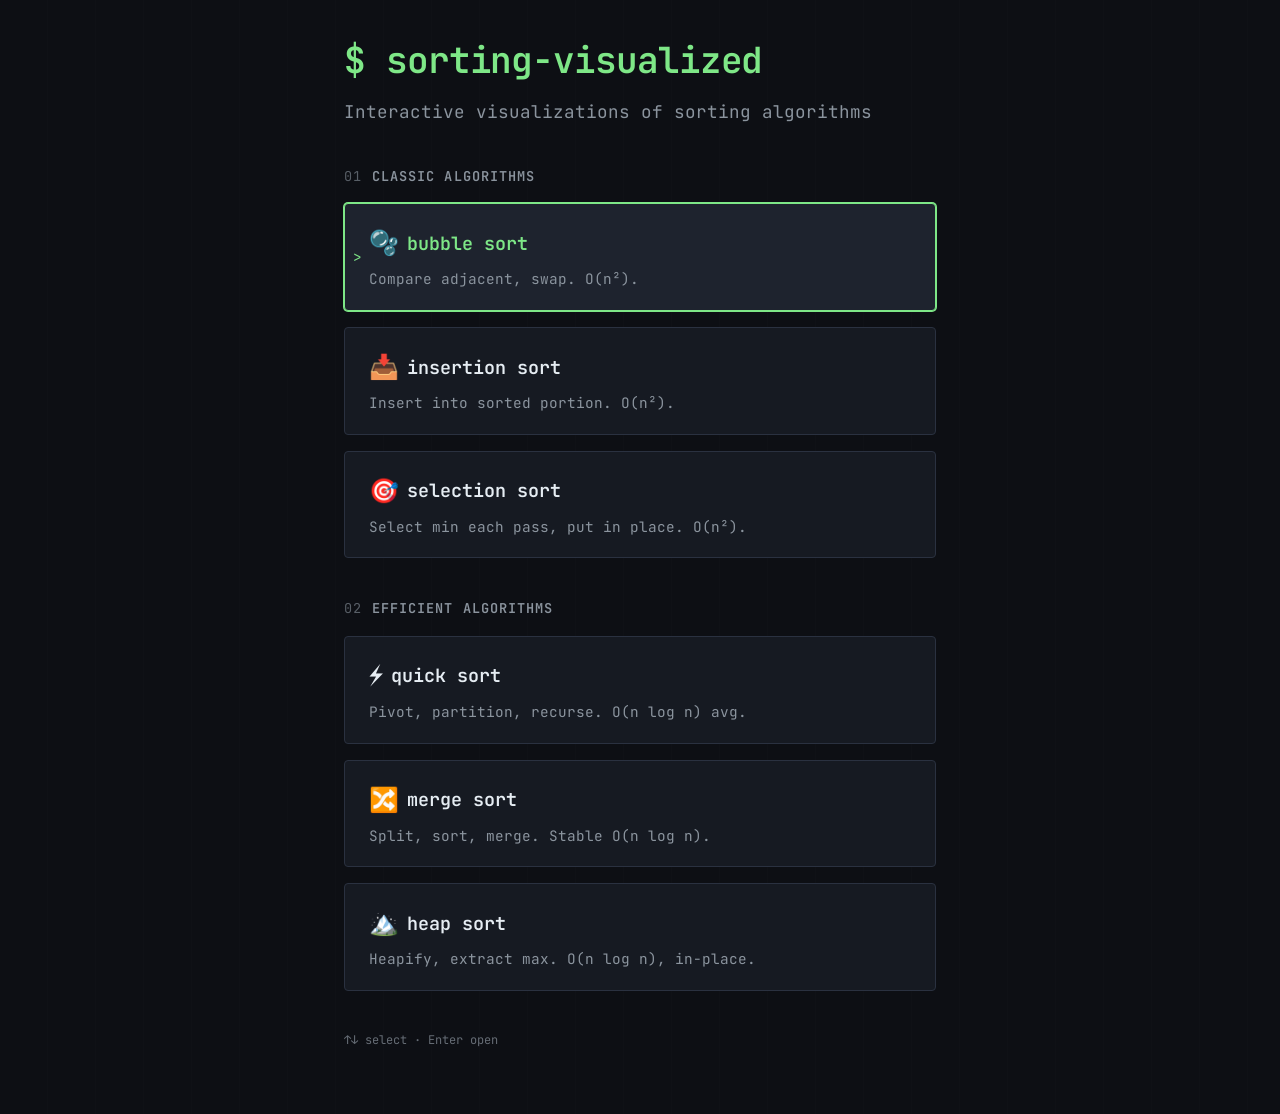
==== index.html @ 57fc5660 "Sorting Visualized: terminal-style site with 6 algorithm pages - Index: terminal UI, keyboard nav (↑" ====
<!DOCTYPE html>
<html lang="en">
<head>
  <meta charset="UTF-8">
  <meta name="viewport" content="width=device-width, initial-scale=1.0">
  <title>Sorting Visualized</title>
  <link rel="stylesheet" href="styles.css">
  <link rel="preconnect" href="https://fonts.googleapis.com">
  <link rel="preconnect" href="https://fonts.gstatic.com" crossorigin>
  <link href="https://fonts.googleapis.com/css2?family=JetBrains+Mono:wght@400;600&family=Outfit:wght@400;600;700&display=swap" rel="stylesheet">
</head>
<body>
  <main class="main terminal" id="terminal">
    <h1 class="terminal-title">$ sorting-visualized</h1>
    <p class="subtitle">Interactive visualizations of sorting algorithms</p>

    <section class="section">
      <h2 class="section-title" data-index="01">Classic algorithms</h2>
      <div class="cards">
        <a href="bubble-sort.html" class="card">
          <div class="card-heading"><span class="card-icon">🫧</span> <h3 class="card-title">Bubble Sort</h3></div>
          <p class="card-desc">Compare adjacent, swap. O(n²).</p>
        </a>
        <a href="insertion-sort.html" class="card">
          <div class="card-heading"><span class="card-icon">📥</span> <h3 class="card-title">Insertion Sort</h3></div>
          <p class="card-desc">Insert into sorted portion. O(n²).</p>
        </a>
        <a href="selection-sort.html" class="card">
          <div class="card-heading"><span class="card-icon">🎯</span> <h3 class="card-title">Selection Sort</h3></div>
          <p class="card-desc">Select min each pass, put in place. O(n²).</p>
        </a>
      </div>
    </section>

    <section class="section">
      <h2 class="section-title" data-index="02">Efficient algorithms</h2>
      <div class="cards">
        <a href="quick-sort.html" class="card">
          <div class="card-heading"><span class="card-icon">⚡</span> <h3 class="card-title">Quick Sort</h3></div>
          <p class="card-desc">Pivot, partition, recurse. O(n log n) avg.</p>
        </a>
        <a href="merge-sort.html" class="card">
          <div class="card-heading"><span class="card-icon">🔀</span> <h3 class="card-title">Merge Sort</h3></div>
          <p class="card-desc">Split, sort, merge. Stable O(n log n).</p>
        </a>
        <a href="heap-sort.html" class="card">
          <div class="card-heading"><span class="card-icon">🏔️</span> <h3 class="card-title">Heap Sort</h3></div>
          <p class="card-desc">Heapify, extract max. O(n log n), in-place.</p>
        </a>
      </div>
    </section>

    <p class="terminal-hint">↑↓ select · Enter open</p>
  </main>

  <script>
    (function () {
      const main = document.getElementById('terminal');
      const cards = Array.from(document.querySelectorAll('.terminal .card'));
      if (!cards.length) return;

      let selectedIndex = 0;

      function updateSelection() {
        cards.forEach((card, i) => {
          card.classList.toggle('selected', i === selectedIndex);
          if (i === selectedIndex) card.focus({ preventScroll: true });
        });
      }

      document.addEventListener('keydown', function (e) {
        if (!main.contains(document.activeElement)) return;
        if (e.key === 'ArrowDown') {
          e.preventDefault();
          selectedIndex = (selectedIndex + 1) % cards.length;
          updateSelection();
        } else if (e.key === 'ArrowUp') {
          e.preventDefault();
          selectedIndex = (selectedIndex - 1 + cards.length) % cards.length;
          updateSelection();
        } else if (e.key === 'Enter') {
          e.preventDefault();
          window.location.href = cards[selectedIndex].href;
        }
      });

      cards.forEach((card, i) => {
        card.setAttribute('tabindex', '0');
        card.addEventListener('click', () => { selectedIndex = i; updateSelection(); });
      });

      updateSelection();
      main.setAttribute('tabindex', '0');
      main.focus();
    })();
  </script>
</body>
</html>
---- styles.css ----
:root {
  --bg: #0d0f14;
  --surface: #161a22;
  --surface-hover: #1e232e;
  --border: #2a3140;
  --text: #e6edf3;
  --text-muted: #8b949e;
  --accent: #58a6ff;
  --accent-dim: #388bfd66;
  --success: #3fb950;
  --highlight: #f0883e;
  --terminal-prompt: #7ee787;
  --radius: 12px;
  --font-sans: 'Outfit', system-ui, sans-serif;
  --font-mono: 'JetBrains Mono', monospace;
}

* {
  box-sizing: border-box;
  margin: 0;
  padding: 0;
}

body {
  font-family: var(--font-sans);
  background: var(--bg);
  color: var(--text);
  min-height: 100vh;
  line-height: 1.6;
  /* subtle “array indices” vertical lines */
  background-image: repeating-linear-gradient(
    90deg,
    transparent 0,
    transparent calc(var(--grid-size) - 1px),
    rgba(255, 255, 255, 0.015) var(--grid-size)
  );
  --grid-size: 48px;
}

.main {
  max-width: 640px;
  margin: 0 auto;
  padding: 2rem 1.5rem 4rem;
}

.title {
  font-family: var(--font-mono);
  font-size: 2.25rem;
  font-weight: 600;
  margin-bottom: 0.5rem;
  letter-spacing: -0.03em;
}

.subtitle {
  color: var(--text-muted);
  font-size: 1.1rem;
  margin-bottom: 2.5rem;
}

.section {
  margin-bottom: 2.5rem;
}

.section-title {
  font-size: 0.85rem;
  font-weight: 600;
  text-transform: uppercase;
  letter-spacing: 0.08em;
  color: var(--text-muted);
  margin-bottom: 1rem;
  display: flex;
  align-items: center;
  gap: 0.6rem;
}

.section-title::before {
  font-family: var(--font-mono);
  font-weight: 400;
  content: attr(data-index);
  opacity: 0.6;
}

.cards {
  display: grid;
  gap: 1rem;
}

.card {
  display: block;
  position: relative;
  background: var(--surface);
  border: 1px solid var(--border);
  border-radius: var(--radius);
  padding: 1.25rem 1.5rem;
  padding-left: 1.75rem;
  text-decoration: none;
  color: inherit;
  transition: background 0.2s, border-color 0.2s, transform 0.15s;
  overflow: hidden;
}

/* left “bar chart” strip — sorting motif */
.card::before {
  content: "";
  position: absolute;
  left: 0;
  top: 0;
  bottom: 0;
  width: 4px;
  border-radius: var(--radius) 0 0 var(--radius);
  background: linear-gradient(
    to top,
    var(--accent) 0%,
    var(--accent) 22%,
    transparent 22%,
    transparent 28%,
    var(--accent) 28%,
    var(--accent) 55%,
    transparent 55%,
    transparent 62%,
    var(--accent) 62%,
    var(--accent) 100%
  );
  opacity: 0.7;
  transition: opacity 0.2s;
}

.card:hover {
  background: var(--surface-hover);
  border-color: var(--accent-dim);
  transform: translateY(-2px);
}

.card:hover::before {
  opacity: 1;
}

.card-heading {
  display: flex;
  align-items: center;
  gap: 0.5rem;
  margin-bottom: 0.35rem;
}

.card-icon {
  font-size: 1.5rem;
}

.card-title {
  font-family: var(--font-mono);
  font-size: 1.15rem;
  font-weight: 600;
  margin: 0;
  text-transform: lowercase;
}

.card-desc {
  font-size: 0.9rem;
  color: var(--text-muted);
  line-height: 1.5;
}

/* Terminal-style home screen */
.terminal {
  font-family: var(--font-mono);
  outline: none;
}

.terminal .subtitle,
.terminal .section-title,
.terminal .card-title,
.terminal .card-desc {
  font-family: var(--font-mono);
}

.terminal-title {
  font-family: var(--font-mono);
  font-size: 2.25rem;
  font-weight: 600;
  letter-spacing: -0.03em;
  color: var(--terminal-prompt);
  margin-bottom: 0.5rem;
}

.terminal-hint {
  font-family: var(--font-mono);
  font-size: 0.75rem;
  color: var(--text-muted);
  margin-top: 2rem;
  opacity: 0.7;
}

.terminal .card {
  border-radius: 4px;
  padding-left: 1.5rem;
}

.terminal .card::before {
  display: none;
}

.terminal .card::after {
  content: ">";
  position: absolute;
  left: 0.5rem;
  top: 50%;
  transform: translateY(-50%);
  font-size: 0.9rem;
  color: var(--text-muted);
  opacity: 0;
  transition: opacity 0.15s;
}

.terminal .card.selected::after,
.terminal .card:hover::after {
  opacity: 1;
  color: var(--terminal-prompt);
}

.terminal .card.selected {
  background: var(--surface-hover);
  border-color: var(--terminal-prompt);
  box-shadow: 0 0 0 1px var(--terminal-prompt);
}

.terminal .card.selected .card-title {
  color: var(--terminal-prompt);
}

.terminal .card:hover {
  transform: none;
}

.terminal .card:focus {
  outline: none;
}

/* Algorithm pages — terminal style */
.algorithm-page {
  font-family: var(--font-mono);
}

.algorithm-page .back-link {
  font-family: var(--font-mono);
  font-size: 0.85rem;
  color: var(--terminal-prompt);
  margin-bottom: 1rem;
}

.algorithm-page .back-link:hover {
  color: var(--text);
}

.algorithm-page .page-title {
  font-family: var(--font-mono);
  font-size: 2rem;
  font-weight: 600;
  letter-spacing: -0.02em;
  color: var(--terminal-prompt);
  margin-bottom: 0.5rem;
  text-transform: lowercase;
}

.algorithm-page .page-title::before {
  content: "$ ";
  opacity: 0.9;
}

.algorithm-page .page-desc {
  font-family: var(--font-mono);
  font-size: 0.9rem;
  color: var(--text-muted);
  margin-bottom: 1.5rem;
}

.algorithm-page .viz-panel {
  font-family: var(--font-mono);
}

.algorithm-page .controls,
.algorithm-page .slider-wrap {
  font-family: var(--font-mono);
  font-size: 0.85rem;
}

.algorithm-page .btn {
  font-family: var(--font-mono);
}

.algorithm-page .info-box {
  font-family: var(--font-mono);
  font-size: 0.8rem;
}

.algorithm-page .info-box strong {
  color: var(--terminal-prompt);
}

/* Page (algorithm) layout */
.page-main {
  max-width: 640px;
  margin: 0 auto;
  padding: 1.5rem 1.5rem 4rem;
}

.back-link {
  display: inline-flex;
  align-items: center;
  gap: 0.35rem;
  color: var(--text-muted);
  text-decoration: none;
  font-size: 0.9rem;
  margin-bottom: 1.5rem;
}

.back-link:hover {
  color: var(--accent);
}

.page-title {
  font-family: var(--font-mono);
  font-size: 1.75rem;
  font-weight: 600;
  margin-bottom: 0.5rem;
  letter-spacing: -0.02em;
}

.page-desc {
  color: var(--text-muted);
  margin-bottom: 1.5rem;
}

.viz-panel {
  position: relative;
  background: var(--surface);
  border: 1px solid var(--border);
  border-radius: var(--radius);
  padding: 1.5rem;
  margin-bottom: 1.5rem;
}

.viz-panel::before {
  content: "";
  position: absolute;
  left: 0;
  top: 0;
  bottom: 0;
  width: 3px;
  border-radius: var(--radius) 0 0 var(--radius);
  background: linear-gradient(to top, var(--accent), var(--success));
  opacity: 0.5;
}

.viz-canvas {
  width: 100%;
  height: 220px;
  background: var(--bg);
  border-radius: 8px;
  display: flex;
  align-items: flex-end;
  justify-content: center;
  gap: 3px;
  padding: 12px;
}

.bar {
  flex: 1;
  min-width: 4px;
  max-width: 24px;
  background: var(--accent);
  border-radius: 3px 3px 0 0;
  transition: height 0.05s ease, background 0.15s;
}

.bar.compare {
  background: var(--highlight);
}

.bar.sorted {
  background: var(--success);
}

.bar.pivot {
  background: #a371f7;
}

.controls {
  display: flex;
  flex-wrap: wrap;
  gap: 0.75rem;
  align-items: center;
  margin-top: 1rem;
}

.btn {
  font-family: var(--font-sans);
  font-size: 0.9rem;
  font-weight: 600;
  padding: 0.5rem 1rem;
  border-radius: 8px;
  border: 1px solid var(--border);
  background: var(--surface-hover);
  color: var(--text);
  cursor: pointer;
  transition: background 0.2s, border-color 0.2s;
}

.btn:hover:not(:disabled) {
  background: var(--border);
  border-color: var(--accent-dim);
}

.btn:disabled {
  opacity: 0.5;
  cursor: not-allowed;
}

.btn-primary {
  background: var(--accent);
  border-color: var(--accent);
  color: var(--bg);
}

.btn-primary:hover:not(:disabled) {
  background: #79b8ff;
  border-color: #79b8ff;
}

.slider-wrap {
  display: flex;
  align-items: center;
  gap: 0.5rem;
  font-size: 0.85rem;
  color: var(--text-muted);
}

.slider-wrap input[type="range"] {
  width: 100px;
  accent-color: var(--accent);
}

.info-box {
  font-size: 0.85rem;
  color: var(--text-muted);
  background: var(--bg);
  border-radius: 8px;
  padding: 1rem;
  margin-top: 1rem;
}

.info-box strong {
  color: var(--text);
}

.info-box ul {
  margin-top: 0.5rem;
  padding-left: 1.25rem;
}

.info-box li {
  margin-bottom: 0.25rem;
}

@media (max-width: 600px) {
  .title {
    font-size: 1.75rem;
  }
  .controls {
    flex-direction: column;
    align-items: stretch;
  }
}
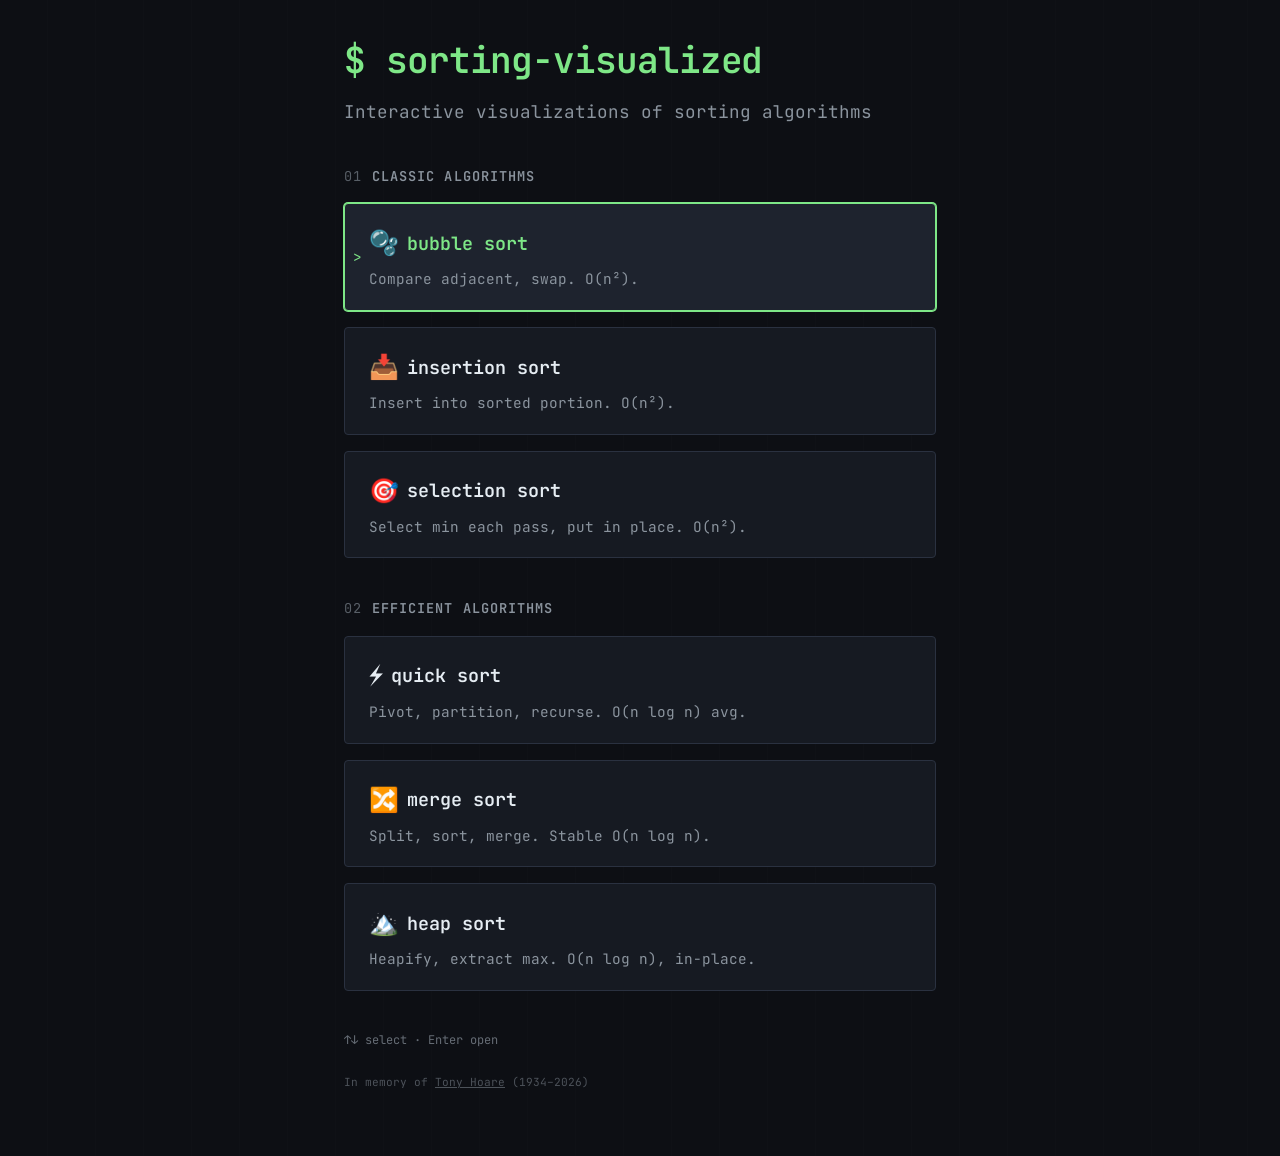
==== commit 0f52cfcb: "Dedicate to Tony Hoare (1934–2026); link name to Wikipedia; underline link Made-with: Cursor" ====
--- a/index.html
+++ b/index.html
@@ -51,6 +51,7 @@
     </section>
 
     <p class="terminal-hint">↑↓ select · Enter open</p>
+    <p class="terminal-dedication">In memory of <a href="https://en.wikipedia.org/wiki/Tony_Hoare" target="_blank" rel="noopener">Tony Hoare</a> (1934–2026)</p>
   </main>
 
   <script>
--- a/styles.css
+++ b/styles.css
@@ -190,6 +190,23 @@
   opacity: 0.7;
 }
 
+.terminal-dedication {
+  font-family: var(--font-mono);
+  font-size: 0.7rem;
+  color: var(--text-muted);
+  margin-top: 1.5rem;
+  opacity: 0.5;
+}
+
+.terminal-dedication a {
+  color: var(--text-muted);
+  text-decoration: underline;
+}
+
+.terminal-dedication a:hover {
+  color: var(--terminal-prompt);
+}
+
 .terminal .card {
   border-radius: 4px;
   padding-left: 1.5rem;
@@ -293,6 +310,23 @@
 }
 
 .algorithm-page .info-box strong {
+  color: var(--terminal-prompt);
+}
+
+.page-dedication {
+  font-family: var(--font-mono);
+  font-size: 0.75rem;
+  color: var(--text-muted);
+  margin-top: 1rem;
+  opacity: 0.6;
+}
+
+.page-dedication a {
+  color: var(--text-muted);
+  text-decoration: underline;
+}
+
+.page-dedication a:hover {
   color: var(--terminal-prompt);
 }
 
